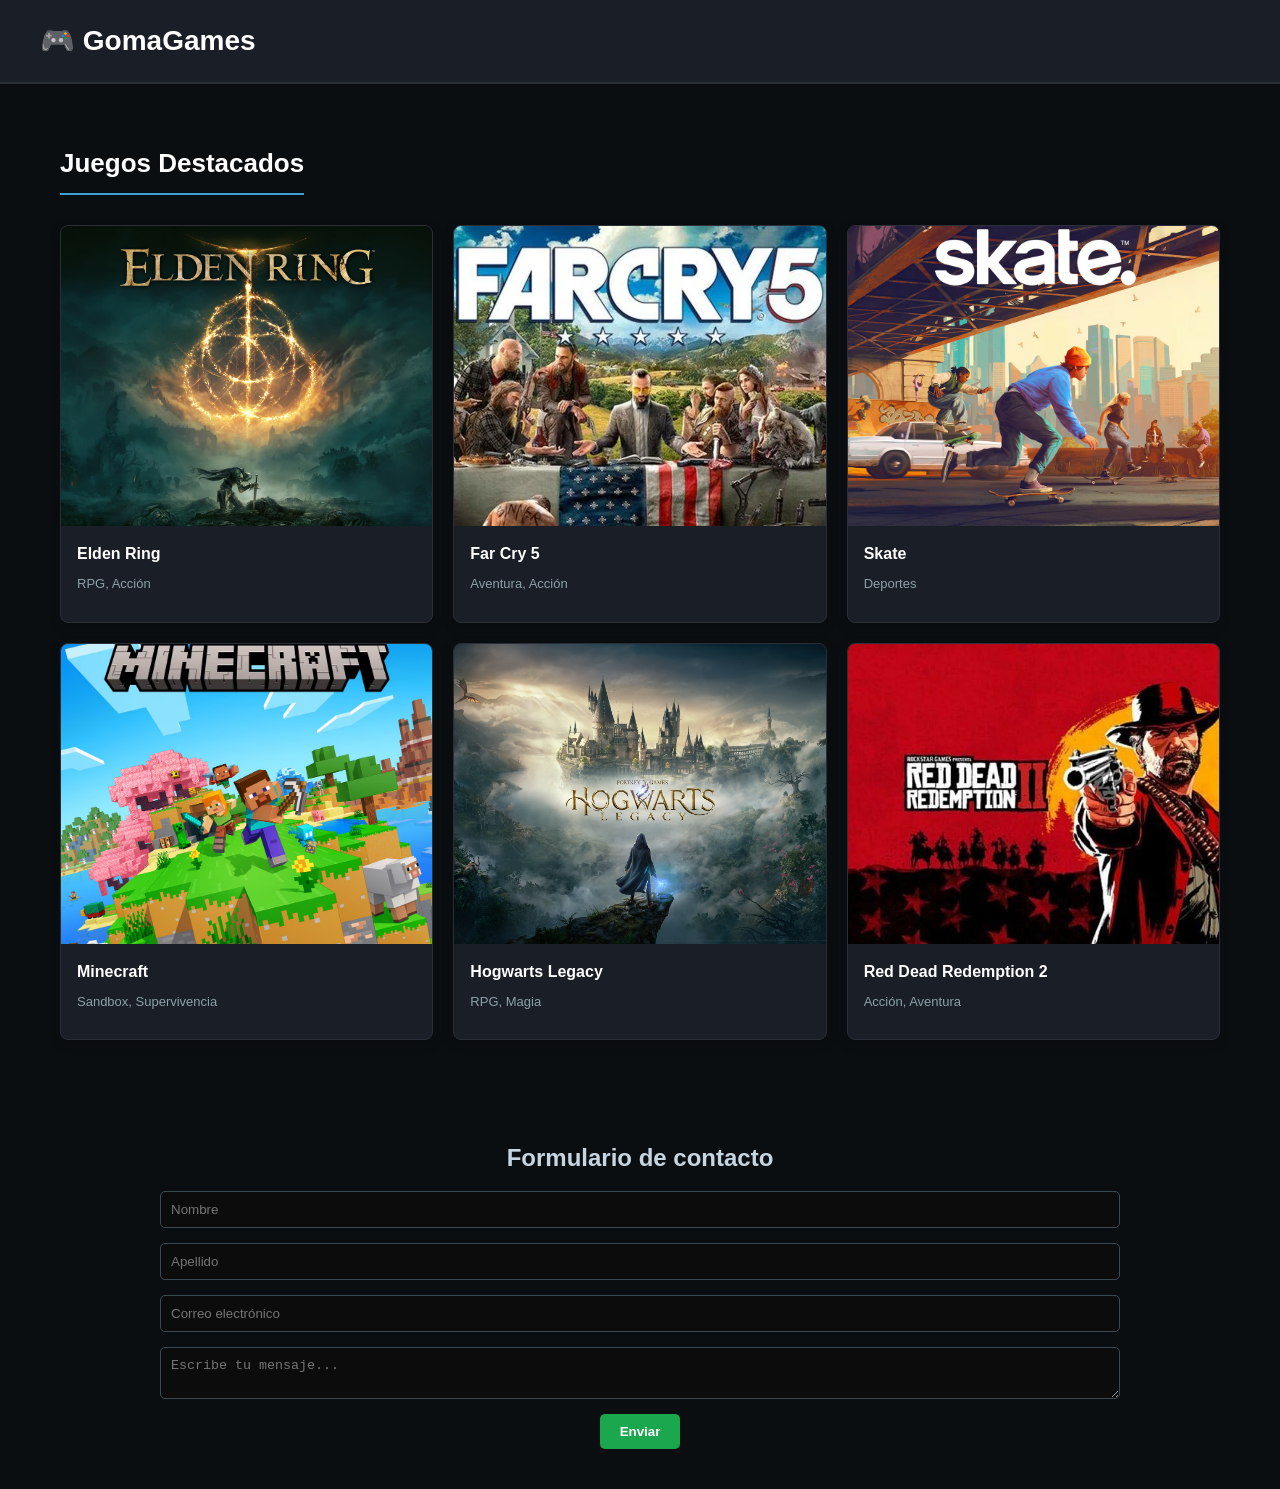
==== index.html @ 309d621f "1.0.1" ====
<!DOCTYPE html>
<html lang="es">
<head>
    <meta charset="UTF-8">
    <meta name="viewport" content="width=device-width, initial-scale=1.0">
    <title>GameStore - Tienda de Videojuegos</title>
    <link rel="stylesheet" href="style.css">
</head>
<body>
    <header>
        <h1>🎮 GomaGames</h1>
    </header>

    <div class="container">
        <h2>Juegos Destacados</h2>

        <div class="games-grid">
            <!-- Elden Ring -->
            <div class="game-card" onclick="abrirModal('elden')">
                <div class="imagen">
                    <img src="Elden-Ring.jpg" alt="Elden Ring">
                </div>
                <div class="info">
                    <h3>Elden Ring</h3>
                    <p>RPG, Acción</p>
                </div>
            </div>

            <!-- Far Cry 5 -->
            <div class="game-card" onclick="abrirModal('farcry5')">
                <div class="imagen">
                    <img src="far-cry-5.jpg" alt="Far Cry 5">
                </div>
                <div class="info">
                    <h3>Far Cry 5</h3>
                    <p>Aventura, Acción</p>
                </div>
            </div>

            <!-- Skate -->
            <div class="game-card" onclick="abrirModal('skate')">
                <div class="imagen">
                    <img src="skate.jpeg" alt="Skate">
                </div>
                <div class="info">
                    <h3>Skate</h3>
                    <p>Deportes</p>
                </div>
            </div>

            <!-- Minecraft -->
            <div class="game-card" onclick="abrirModal('minecraft')">
                <div class="imagen">
                    <img src="minecraft.jpg" alt="Minecraft">
                </div>
                <div class="info">
                    <h3>Minecraft</h3>
                    <p>Sandbox, Supervivencia</p>
                </div>
            </div>

            <!-- Hogwarts Legacy -->
            <div class="game-card" onclick="abrirModal('howard-legacy')">
                <div class="imagen">
                    <img src="howard-legacy,png.jpg" alt="Hogwarts Legacy">
                </div>
                <div class="info">
                    <h3>Hogwarts Legacy</h3>
                    <p>RPG, Magia</p>
                </div>
            </div>

            <!-- Red Dead Redemption 2 -->
            <div class="game-card" onclick="abrirModal('red-dead')">
                <div class="imagen">
                    <img src="red dead.jpg" alt="Red Dead Redemption 2">
                </div>
                <div class="info">
                    <h3>Red Dead Redemption 2</h3>
                    <p>Acción, Aventura</p>
                </div>
            </div>
        </div>
    </div>

    <!-- Modal Elden Ring -->
    <div id="modal-elden" class="modal">
        <div class="contenido-modal">
            <button class="cerrar" onclick="cerrarModal('elden')">X</button>
            
            <h2>Elden Ring</h2>
            
            <img src="Elden-Ring.jpg" alt="Elden Ring" class="imagen-modal">
            
            <div class="seccion">
                <h3>Información General</h3>
                <p><strong>Género:</strong> RPG, Acción</p>
                <p><strong>Desarrollador:</strong> FromSoftware</p>
                <p><strong>Plataformas:</strong> PlayStation 4/5, Xbox One/Series X|S, PC</p>
                <p><strong>Precio:</strong> $59.99</p>
            </div>
            
            <div class="seccion">
                <h3>Descripción</h3>
                <p>Elden Ring es un RPG de acción épico que combina el desafiante gameplay de FromSoftware con un mundo abierto expansivo. Diseñado en colaboración con George R. R. Martin, ofrece una experiencia única de exploración, combate y descubrimiento.</p>
            </div>
            
            <div class="seccion">
                <h3>Características</h3>
                <ul>
                    <li>🌍 Mundo abierto vasto</li>
                    <li>⚔️ Combate desafiante</li>
                    <li>🐴 Caballo para explorar</li>
                    <li>🎨 Historia de George R. R. Martin</li>
                    <li>👥 Multijugador</li>
                    <li>🔮 Sistema de magia</li>
                </ul>
            </div>
            
            <button class="boton-comprar">Comprar Ahora</button>
        </div>
    </div>


     <!-- Modal Far Cry 5 -->
    <div id="modal-farcry5" class="modal">
        <div class="contenido-modal">
            <button class="cerrar" onclick="cerrarModal('farcry5')">X</button>
            
            <h2>Far Cry 5</h2>
            
            <img src="Far-Cry-5.jpg" alt="Far Cry 5" class="imagen-modal">
            
            <div class="seccion">
                <h3>Información General</h3>
                <p><strong>Género:</strong> Acción, Aventura</p>
                <p><strong>Desarrollador:</strong> Ubisoft</p>
                <p><strong>Plataformas:</strong> PlayStation 4/5, Xbox One/Series X|S, PC</p>
                <p><strong>Precio:</strong> $49.99</p>
            </div>
            
            <div class="seccion">
                <h3>Descripción</h3>
                <p>Far Cry 5 es un juego de acción y aventura desarrollado por Ubisoft. Se desarrolla en el estado ficticio de Hope County, Montana, y presenta un entorno abierto con múltiples actividades y misiones.</p>
            </div>
            
            <div class="seccion">
                <h3>Características</h3>
                <ul>
                    <li>🌍 Mundo abierto vasto</li>
                    <li>⚔️ Combate desafiante</li>
                    <li>🚗 Vehículos para explorar</li>
                    <li>👥 Multijugador</li>
                    <li>🎯 Misiones variadas</li>
                </ul>
            </div>
            
            <button class="boton-comprar">Comprar Ahora</button>
        </div>
    </div>


     <!-- Modal Skate -->
    <div id="modal-skate" class="modal">
        <div class="contenido-modal">
            <button class="cerrar" onclick="cerrarModal('skate')">X</button>
            
            <h2>Skate</h2>
            
            <video src="skate.mp4" alt="Skate" class="imagen-modal" controls></video>
            
            <div class="seccion">
                <h3>Información General</h3>
                <p><strong>Género:</strong> Deportes</p>
                <p><strong>Desarrollador:</strong> EA Sports</p>
                <p><strong>Plataformas:</strong> PlayStation 4/5, Xbox One/Series X|S, PC</p>
                <p><strong>Precio:</strong> $69.99</p>
            </div>
            
            <div class="seccion">
                <h3>Descripción</h3>
                <p>Skate es un juego de skateboarding que ofrece una experiencia realista y emocionante. Permite a los jugadores crear sus propios trucos y competir en diferentes escenarios.</p>
            </div>
            
            <div class="seccion">
                <h3>Características</h3>
                <ul>
                    <li>🛹 Trucos personalizables</li>
                    <li>🌍 Escenarios variados</li>
                    <li>👥 Multijugador</li>
                    <li>🎯 Desafíos y misiones</li>
                </ul>
            </div>
            
            <button class="boton-comprar">Comprar Ahora</button>
        </div>
    </div>


     <!-- Modal Minecraft -->
    <div id="modal-minecraft" class="modal">
        <div class="contenido-modal">
            <button class="cerrar" onclick="cerrarModal('minecraft')">X</button>
            
            <h2>Minecraft</h2>
            
            <img src="Minecraft.jpg" alt="Minecraft" class="imagen-modal">
            
            <div class="seccion">
                <h3>Información General</h3>
                <p><strong>Género:</strong> Sandbox, Supervivencia</p>
                <p><strong>Desarrollador:</strong> Mojang Studios</p>
                <p><strong>Plataformas:</strong> PlayStation 4/5, Xbox One/Series X|S, PC</p>
                <p><strong>Precio:</strong> $26.99</p>
            </div>
            
            <div class="seccion">
                <h3>Descripción</h3>
                <p>Minecraft es un juego de construcción y supervivencia en el que los jugadores pueden crear y destruir diferentes tipos de bloques en un mundo tridimensional generado proceduralmente.</p>
            </div>
            
            <div class="seccion">
                <h3>Características</h3>
                <ul>
                    <li>🌍 Mundo abierto infinito</li>
                    <li>🔨 Construcción creativa</li>
                    <li>👥 Multijugador</li>
                    <li>🎯 Modos de juego variados</li>
                </ul>
            </div>
            
            <button class="boton-comprar">Comprar Ahora</button>
        </div>
    </div>

 
     <!-- Modal Hogwarts Legacy -->
    <div id="modal-howard-legacy" class="modal">
        <div class="contenido-modal">
            <button class="cerrar" onclick="cerrarModal('howard-legacy')">X</button>
            
            <h2>Hogwarts Legacy</h2>
            
            <img src="howard-legacy,png.jpg" alt="Hogwarts Legacy" class="imagen-modal">
            
            <div class="seccion">
                <h3>Información General</h3>
                <p><strong>Género:</strong> RPG, Magia</p>
                <p><strong>Desarrollador:</strong> Avalanche Software</p>
                <p><strong>Plataformas:</strong> PlayStation 4/5, Xbox One/Series X|S, PC</p>
                <p><strong>Precio:</strong> $54.99</p>
            </div>
            
            <div class="seccion">
                <h3>Descripción</h3>
                <p>Hogwarts Legacy es un juego de rol de acción que te lleva al misterioso mundo de Harry Potter. Crea tu propio mago y descubre secretos ocultos en la escuela de magia de Hogwarts.</p>
            </div>
            
            <div class="seccion">
                <h3>Características</h3>
                <ul>
                    <li>🌍 Mundo mágico expansivo</li>
                    <li>⚔️ Sistema de combate mágico</li>
                    <li>🐴 Castillo de Hogwarts para explorar</li>
                    <li>🎨 Historia inmersiva</li>
                    <li>👥 Experiencia single-player</li>
                    <li>🔮 Diversos hechizos y misterios</li>
                </ul>
            </div>
            
            <button class="boton-comprar">Comprar Ahora</button>
        </div>
    </div>


     <!-- Modal Red Dead Redemption 2 -->
    <div id="modal-red-dead" class="modal">
        <div class="contenido-modal">
            <button class="cerrar" onclick="cerrarModal('red-dead')">X</button>
            
            <h2>Red Dead Redemption 2</h2>
            
            <img src="red dead.jpg" alt="Red Dead Redemption 2" class="imagen-modal">
            
            <div class="seccion">
                <h3>Información General</h3>
                <p><strong>Género:</strong> Acción, Aventura</p>
                <p><strong>Desarrollador:</strong> Rockstar Games</p>
                <p><strong>Plataformas:</strong> PlayStation 4/5, Xbox One/Series X|S, PC</p>
                <p><strong>Precio:</strong> $39.99</p>
            </div>
            
            <div class="seccion">
                <h3>Descripción</h3>
                <p>Red Dead Redemption 2 es un juego de acción y aventura épico que combina el desafiante gameplay de Rockstar Games con un mundo abierto expansivo. Explora el salvaje oeste en una experiencia única.</p>
            </div>
            
            <div class="seccion">
                <h3>Características</h3>
                <ul>
                    <li>🌍 Mundo abierto vasto del Salvaje Oeste</li>
                    <li>⚔️ Combate dinámico</li>
                    <li>🐴 Caballo para explorar</li>
                    <li>🎨 Historia épica de venganza</li>
                    <li>👥 Multijugador</li>
                    <li>🔮 Misiones variadas y emocionantes</li>
                </ul>
            </div>
            
            <button class="boton-comprar">Comprar Ahora</button>
        </div>
    </div>
        <div class ="formulario">
<form class="contact-form" action="thx.html" method="POST">
             <h2 class="section-title">Formulario de contacto</h2>
            <input type="text" name="nombre" placeholder="Nombre" required minlength="2">
            <input type="text" name="apellido" placeholder="Apellido" required minlength="2">
            <input type="email" name="email" placeholder="Correo electrónico" required>
            <textarea name="mensaje" placeholder="Escribe tu mensaje..." required minlength="5"></textarea>
            <a href="gracias.html"><button type="button">Enviar</button></a>

        </form> 
        </div>
         
    <script src="main.js"></script>
</body>
</html>
---- style.css ----
* {
  margin: 0;
  padding: 0;
  box-sizing: border-box;
}

body {
  background-color: #0b0e11;
  color: #c7d5e0;
  font-family: Arial, sans-serif;
  line-height: 1.5;
}

header {
  background-color: #1a1e26;
  padding: 20px 40px;
  border-bottom: 2px solid #2a2e37;
}

header h1 {
  color: #fff;
  font-size: 28px;
}

.container {
  max-width: 1200px;
  margin: 0 auto;
  padding: 60px 20px;
}

.container h2 {
  color: #fff;
  margin-bottom: 30px;
  font-size: 26px;
  border-bottom: 2px solid #3aa0d3;
  padding-bottom: 10px;
  display: inline-block;
}

.games-grid {
  display: grid;
  grid-template-columns: repeat(auto-fill, minmax(280px, 1fr));
  gap: 20px;
}

.game-card {
  background-color: #1a1e26;
  border: 1px solid #2a2e37;
  border-radius: 8px;
  overflow: hidden;
  cursor: pointer;
  transition: all 0.3s;
  box-shadow: 0 4px 12px rgba(0, 0, 0, 0.2);
}

.game-card:hover {
  transform: translateY(-8px);
  border-color: #3aa0d3;
  box-shadow: 0 8px 24px rgba(58, 160, 211, 0.2);
}

.imagen {
  width: 100%;
  height: 300px;
  overflow: hidden;
  background-color: #0f1218;
}

.imagen img {
  width: 100%;
  height: 100%; 
  object-fit: cover;
  transition: transform 0.3s;
}

.game-card:hover .imagen img {
  transform: scale(1.05);
}

.info {
  padding: 16px;
  display: flex;
  flex-direction: column;
}

.info h3 {
  color: #fff;
  font-weight: 600;
  margin-bottom: 8px;
  font-size: 16px;
}

.info p {
  color: #8da0a9;
  font-size: 13px;
  margin-bottom: 12px;
  flex-grow: 1;
}

.boton {
  background-color: #3aa0d3;
  color: #fff;
  border: none;
  padding: 8px 14px;
  border-radius: 4px;
  cursor: pointer;
  font-size: 12px;
  font-weight: bold;
  transition: 0.2s;
}

.boton:hover {
  background-color: #2c7ba7;
}

.modal {
  display: none;
  position: fixed;
  z-index: 1000;
  left: 0;
  top: 0;
  width: 100%;
  height: 100%;
  background-color: rgba(0, 0, 0, 0.92);
  justify-content: center;
  align-items: center;
  padding: 20px;
}


.contenido-modal {
  background-color: #1a1e26;
  padding: 40px;
  border: 1px solid #2a2e37;
  border-radius: 10px;
  width: 100%;
  max-width: 900px;
  max-height: 90vh;
  overflow-y: auto;
  position: relative;
  display: flex;
  flex-direction: column;
  box-shadow: 0 20px 60px rgba(0, 0, 0, 0.5);
}



.cerrar {
  position: absolute;
  right: 20px;
  top: 20px;
  background: none;
  border: none;
  color: #c7d5e0;
  font-size: 32px;
  cursor: pointer;
  transition: 0.2s;
}

.cerrar:hover {
  color: #3aa0d3;
}

.contenido-modal h2 {
  color: #fff;
  font-size: 32px;
  margin-bottom: 20px;
}

.contenido-modal h3 {
  color: #3aa0d3;
  font-size: 18px;
  margin: 20px 0 12px 0;
}

.imagen-modal {
  width: 100%;
  height: auto;
  max-height: 350px;
  object-fit: cover;
  margin-bottom: 25px;
  border-radius: 8px;
  border: 1px solid #2a2e37;
}

.seccion {
  margin-bottom: 25px;
  padding-bottom: 20px;
  border-bottom: 1px solid #2a2e37;
}

.seccion:last-of-type {
  border: none;
  margin: 0;
  padding: 0;
}

.seccion p {
  margin-bottom: 12px;
  line-height: 1.7;
}

.seccion ul {
  list-style-position: inside;
  margin-left: 0;
}

.seccion ul li {
  margin-bottom: 10px;
  line-height: 1.7;
}

.boton-comprar {
  width: 100%;
  margin-top: 30px;
  padding: 14px 24px;
  background-color: #1db954;
  color: #fff;
  border: none;
  border-radius: 6px;
  font-size: 16px;
  font-weight: bold;
  cursor: pointer;
  transition: 0.2s;
}

.boton-comprar:hover {
  background-color: #1ed760;
}



.contact-form {
    display: flex;
    flex-direction: column;
    align-items: center;
    gap: 15px;
    margin-top: 40px;
}

.contact-form input,
.contact-form textarea {
    width: 80%;
    padding: 10px;
    border: 1px solid #3a4a54;
    border-radius: 5px;
    background: #0c0c0d;
    color: #fff;
}

.contact-form button {
    padding: 10px 20px;
    background: #1aa74e;
    border: none;
    border-radius: 5px;
    color: #fff;
    font-weight: bold;
    cursor: pointer;
}

.contact-form button:hover {
    background: #148f3d;
}

.formulario{
   margin: 40px ;
}
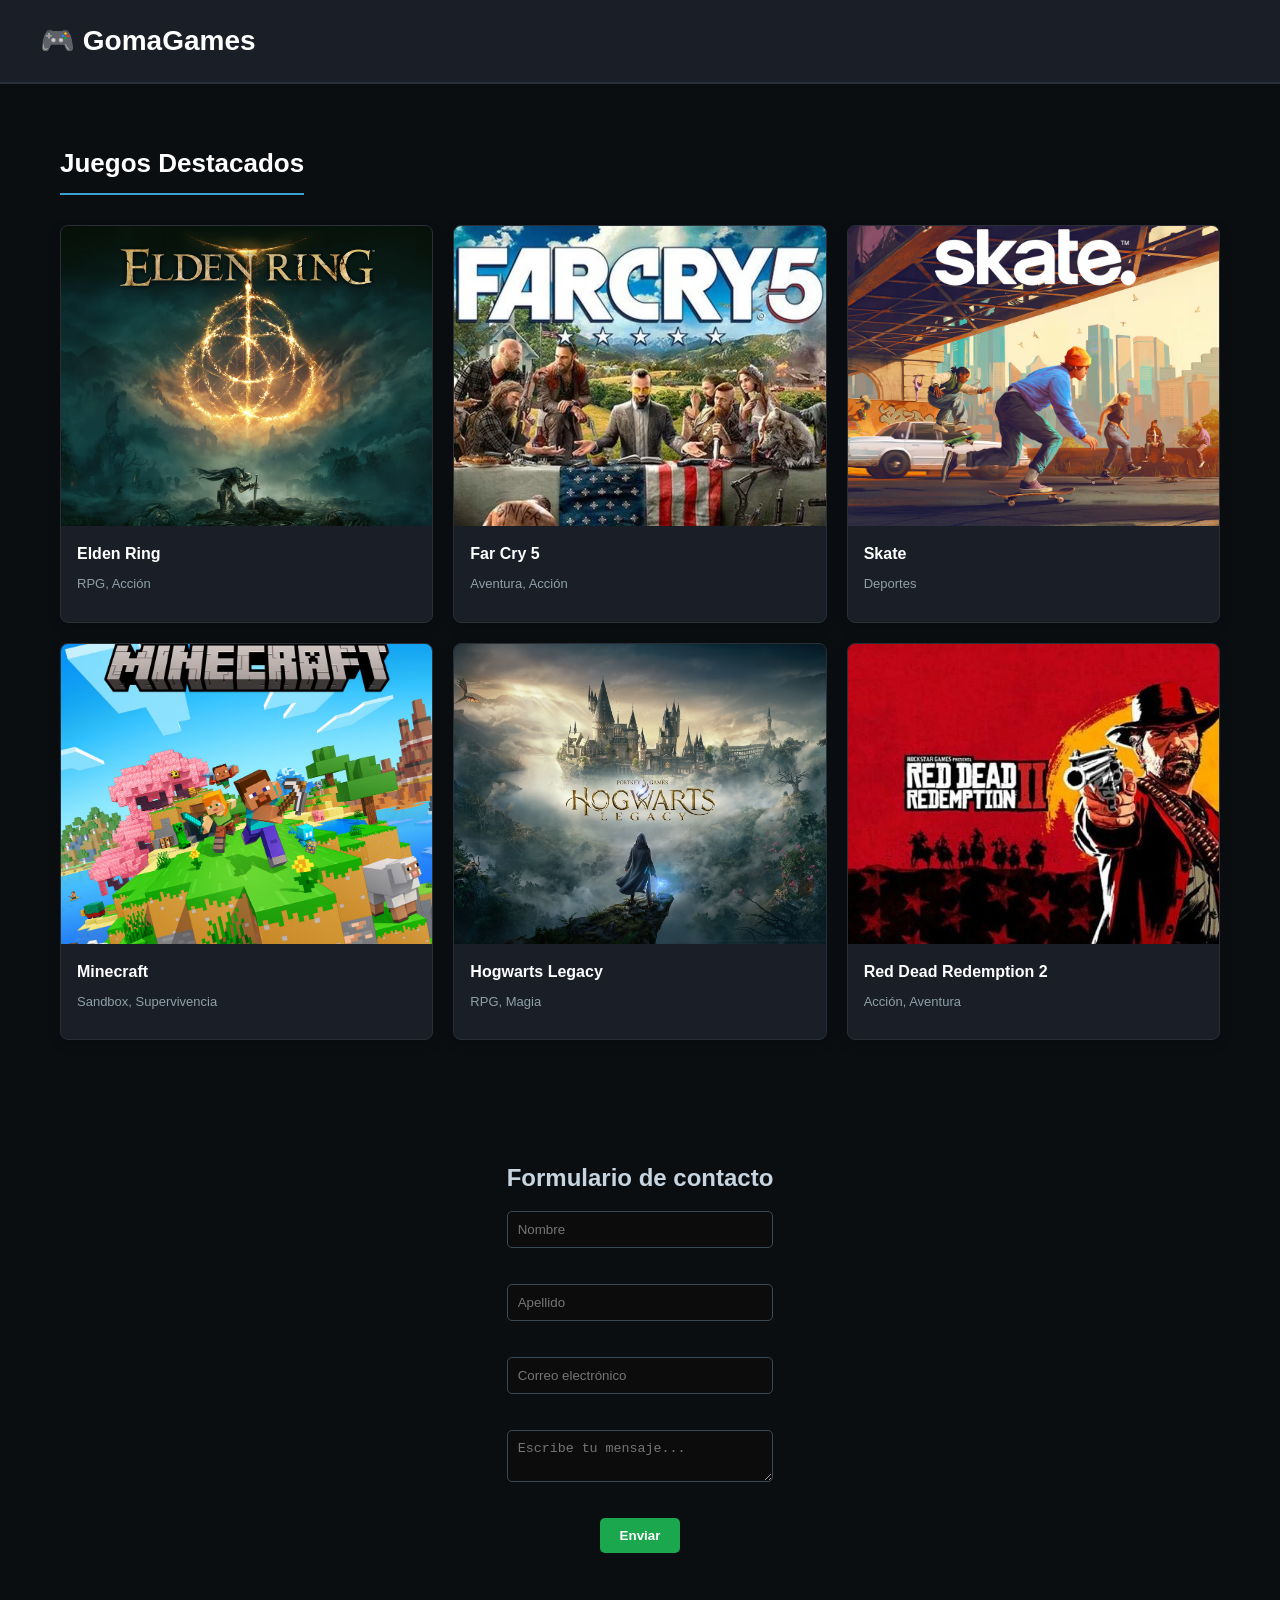
==== commit be16c36d: "1.0.2" ====
--- a/index.html
+++ b/index.html
@@ -90,7 +90,7 @@
             
             <h2>Elden Ring</h2>
             
-            <img src="Elden-Ring.jpg" alt="Elden Ring" class="imagen-modal">
+            <video src="eldenRing.mp4" alt="Elden Ring" class="imagen-modal" controls></video>
             
             <div class="seccion">
                 <h3>Información General</h3>
@@ -129,7 +129,7 @@
             
             <h2>Far Cry 5</h2>
             
-            <img src="Far-Cry-5.jpg" alt="Far Cry 5" class="imagen-modal">
+            <video src="farCry5.mp4" alt="Far Cry 5" class="imagen-modal" controls></video>
             
             <div class="seccion">
                 <h3>Información General</h3>
@@ -204,7 +204,7 @@
             
             <h2>Minecraft</h2>
             
-            <img src="Minecraft.jpg" alt="Minecraft" class="imagen-modal">
+            <video src="minecraft.mp4" alt="Minecraft" class="imagen-modal" controls></video>
             
             <div class="seccion">
                 <h3>Información General</h3>
@@ -241,7 +241,7 @@
             
             <h2>Hogwarts Legacy</h2>
             
-            <img src="howard-legacy,png.jpg" alt="Hogwarts Legacy" class="imagen-modal">
+            <video src="hogwartsLegacy.mp4" alt="Hogwarts Legacy" class="imagen-modal" controls></video>
             
             <div class="seccion">
                 <h3>Información General</h3>
@@ -280,7 +280,7 @@
             
             <h2>Red Dead Redemption 2</h2>
             
-            <img src="red dead.jpg" alt="Red Dead Redemption 2" class="imagen-modal">
+            <video src="redDeadRedemption2.mp4" alt="Red Dead Redemption 2" class="imagen-modal" controls></video>
             
             <div class="seccion">
                 <h3>Información General</h3>
@@ -310,18 +310,34 @@
             <button class="boton-comprar">Comprar Ahora</button>
         </div>
     </div>
-        <div class ="formulario">
-<form class="contact-form" action="thx.html" method="POST">
-             <h2 class="section-title">Formulario de contacto</h2>
-            <input type="text" name="nombre" placeholder="Nombre" required minlength="2">
-            <input type="text" name="apellido" placeholder="Apellido" required minlength="2">
-            <input type="email" name="email" placeholder="Correo electrónico" required>
-            <textarea name="mensaje" placeholder="Escribe tu mensaje..." required minlength="5"></textarea>
-            <a href="gracias.html"><button type="button">Enviar</button></a>
-
-        </form> 
-        </div>
-         
+        <div class="formulario">
+            <form id="formularioContacto" class="contact-form">
+                <h2 class="section-title">Formulario de contacto</h2>
+                
+                <div>
+                    <input type="text" name="nombre" placeholder="Nombre" required minlength="2">
+                    <div id="errorNombre" class="error-message"></div>
+                </div>
+                
+                <div>
+                    <input type="text" name="apellido" placeholder="Apellido" required minlength="2">
+                    <div id="errorApellido" class="error-message"></div>
+                </div>
+                
+                <div>
+                    <input type="email" name="email" placeholder="Correo electrónico" required>
+                    <div id="errorEmail" class="error-message"></div>
+                </div>
+                
+                <div>
+                    <textarea name="mensaje" placeholder="Escribe tu mensaje..." required minlength="5"></textarea>
+                    <div id="errorMensaje" class="error-message"></div>
+                </div>
+                
+                <button type="submit">Enviar</button>
+            </form>
+        </div>
+    <script src="retricciones.js"></script>
     <script src="main.js"></script>
 </body>
 </html>
--- a/style.css
+++ b/style.css
@@ -140,7 +140,7 @@
   position: relative;
   display: flex;
   flex-direction: column;
-  box-shadow: 0 20px 60px rgba(0, 0, 0, 0.5);
+ 
 }
 
 
@@ -235,12 +235,11 @@
     flex-direction: column;
     align-items: center;
     gap: 15px;
-    margin-top: 40px;
 }
 
 .contact-form input,
 .contact-form textarea {
-    width: 80%;
+    width: 100%;
     padding: 10px;
     border: 1px solid #3a4a54;
     border-radius: 5px;
@@ -263,5 +262,48 @@
 }
 
 .formulario{
-   margin: 40px ;
-}
+   margin: 60px auto;
+   display: flex;
+   justify-content: center;
+}
+
+/* Estilos para validación del formulario */
+.contact-form > div {
+    width: 100%;
+    display: flex;
+    flex-direction: column;
+    gap: 5px;
+}
+
+.contact-form input,
+.contact-form textarea {
+    transition: border-color 0.3s;
+}
+
+.contact-form input.invalid,
+.contact-form textarea.invalid {
+    border-color: #ff6b6b !important;
+    background-color: rgba(255, 107, 107, 0.1);
+}
+
+.error-message {
+    color: #ff6b6b;
+    font-size: 12px;
+    min-height: 16px;
+}
+
+.success-message {
+    width: 80%;
+    padding: 15px;
+    background-color: rgba(29, 185, 84, 0.2);
+    border: 1px solid #1db954;
+    color: #1db954;
+    border-radius: 5px;
+    text-align: center;
+    margin-bottom: 20px;
+    display: none;
+}
+
+.success-message.visible {
+    display: block;
+}
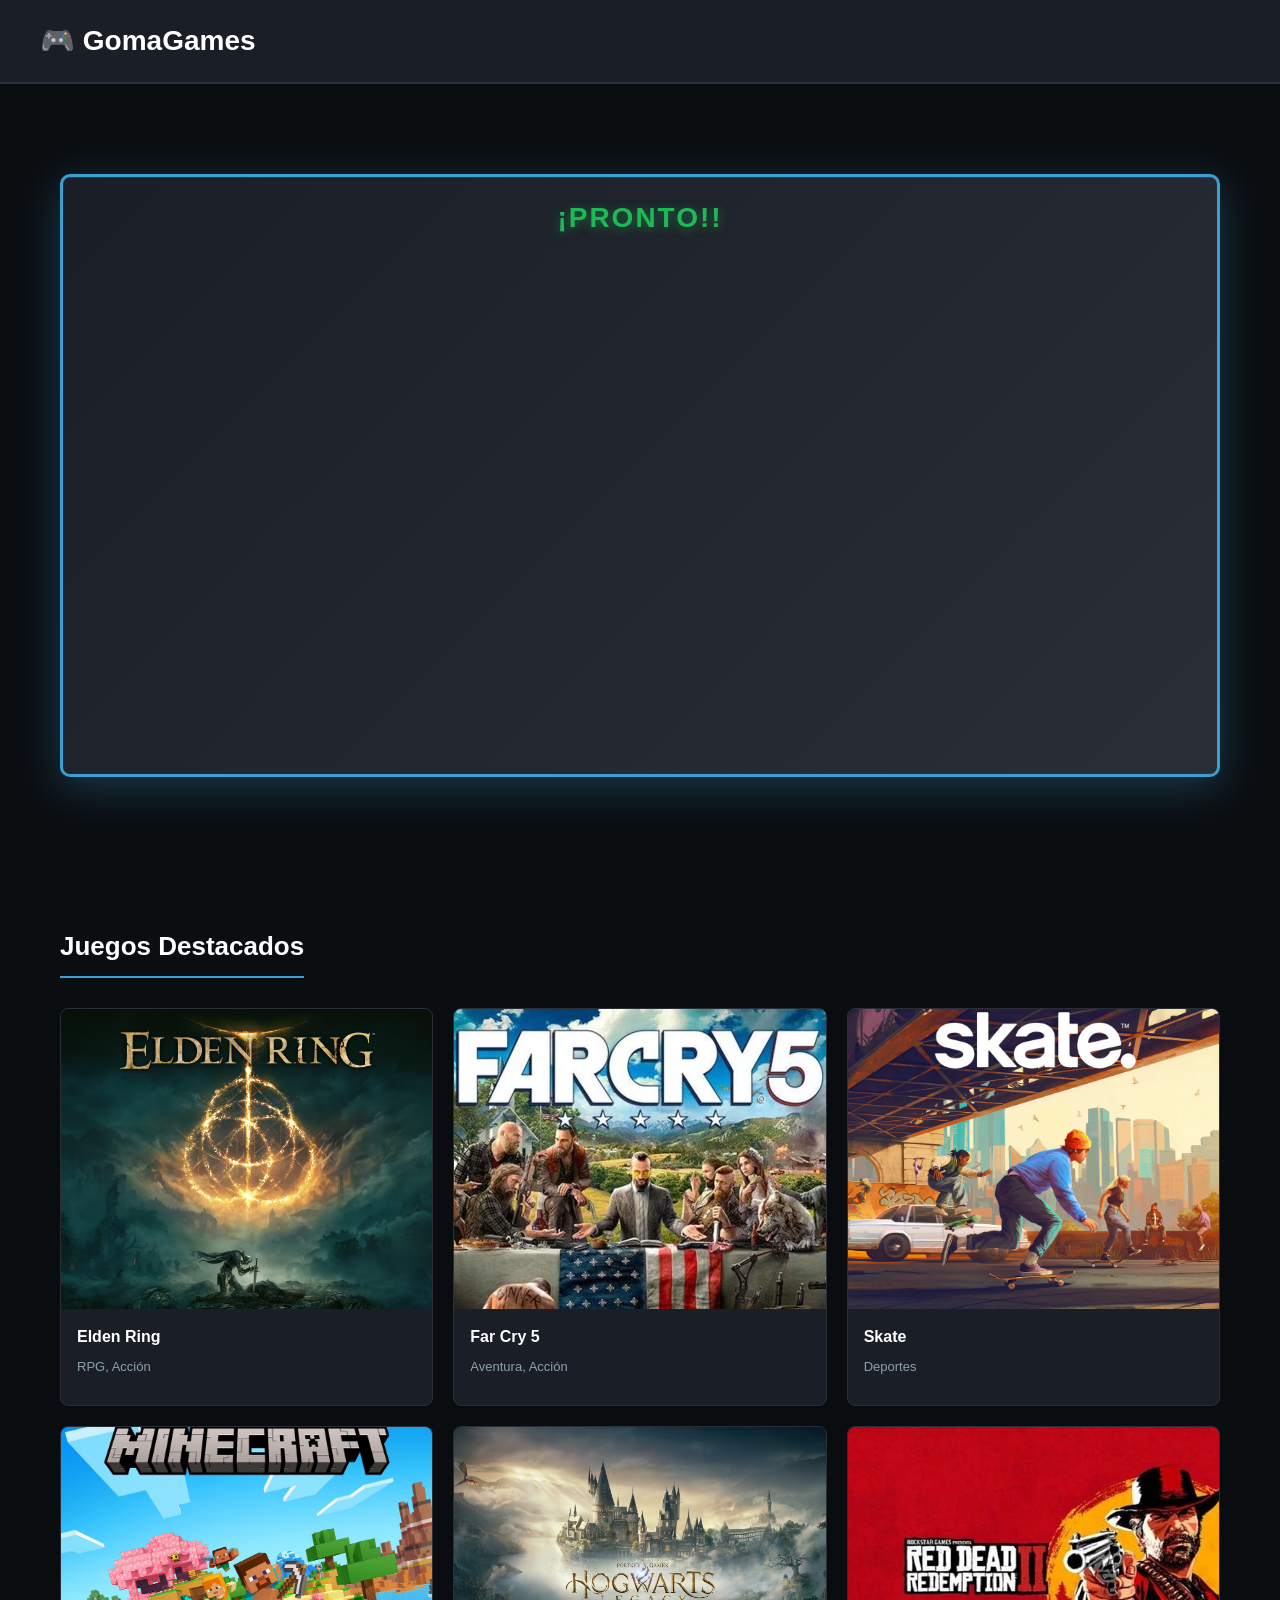
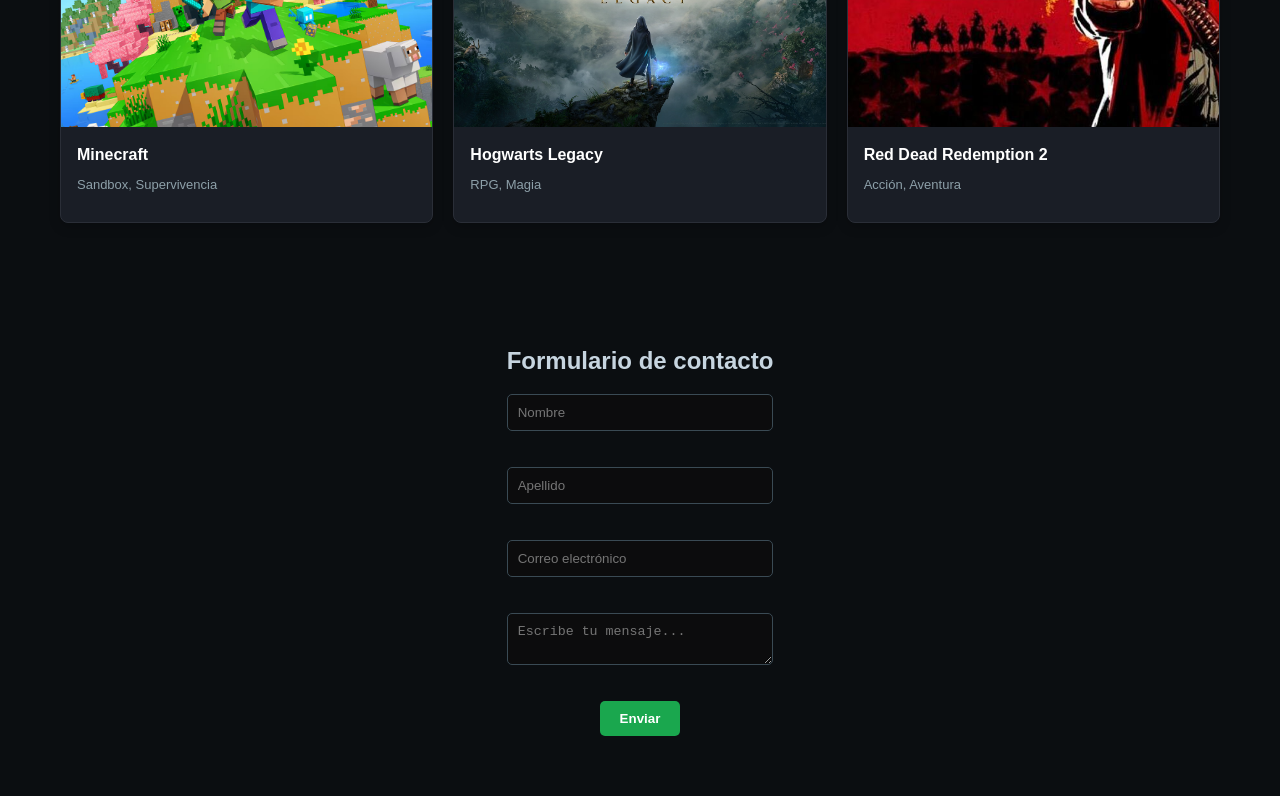
==== commit 1041d9fd: "1.0.5" ====
--- a/index.html
+++ b/index.html
@@ -11,6 +11,17 @@
         <h1>🎮 GomaGames</h1>
     </header>
 
+
+    <!-- Video de YouTube -->
+    <div class="container">
+        <div class="video-destacado">
+            <p class="proximamente">¡PRONTO!!</p>
+           <iframe width="100%" height="500" src="https://www.youtube.com/embed/7eEGYdPB_AE?si=TMD6lleBwi1JFivD" title="YouTube video player" frameborder="0" allow="accelerometer; autoplay; clipboard-write; encrypted-media; gyroscope; picture-in-picture; web-share" referrerpolicy="strict-origin-when-cross-origin" allowfullscreen></iframe>
+        </div>
+    </div>
+
+
+
     <div class="container">
         <h2>Juegos Destacados</h2>
 
@@ -310,6 +321,9 @@
             <button class="boton-comprar">Comprar Ahora</button>
         </div>
     </div>
+
+    
+
         <div class="formulario">
             <form id="formularioContacto" class="contact-form">
                 <h2 class="section-title">Formulario de contacto</h2>
--- a/style.css
+++ b/style.css
@@ -307,3 +307,26 @@
 .success-message.visible {
     display: block;
 }
+
+/* Estilos para el video destacado */
+.video-destacado {
+    display: flex;
+    flex-direction: column;
+    justify-content: center;
+    align-items: center;
+    background: linear-gradient(135deg, #1a1e26 0%, #2a2e37 100%);
+    border: 3px solid #3aa0d3;
+    border-radius: 10px;
+    padding: 20px;
+    margin: 30px 0;
+    box-shadow: 0 10px 40px rgba(58, 160, 211, 0.3), inset 0 1px 0 rgba(255, 255, 255, 0.1);
+}
+
+.proximamente {
+    font-size: 28px;
+    font-weight: bold;
+    color: #1db954;
+    margin-bottom: 15px;
+    text-shadow: 0 2px 10px rgba(29, 185, 84, 0.5);
+    letter-spacing: 2px;
+}
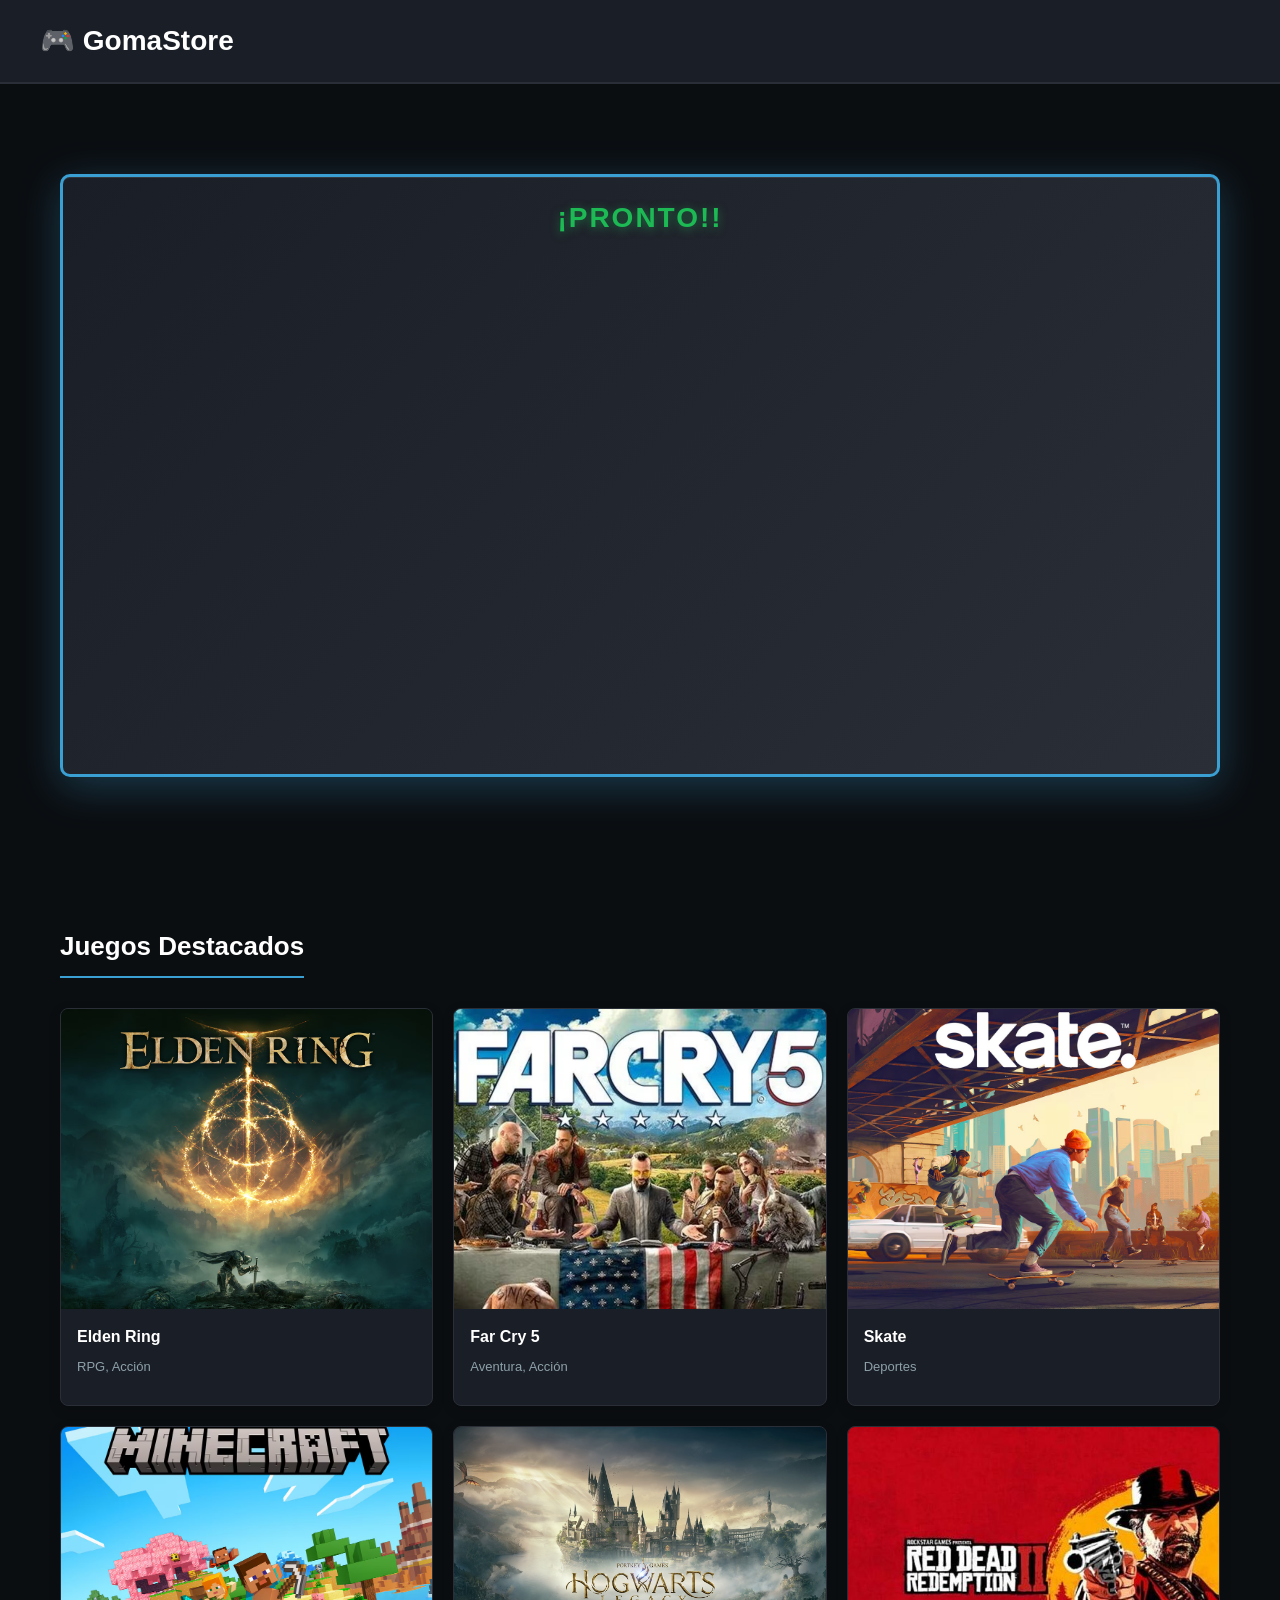
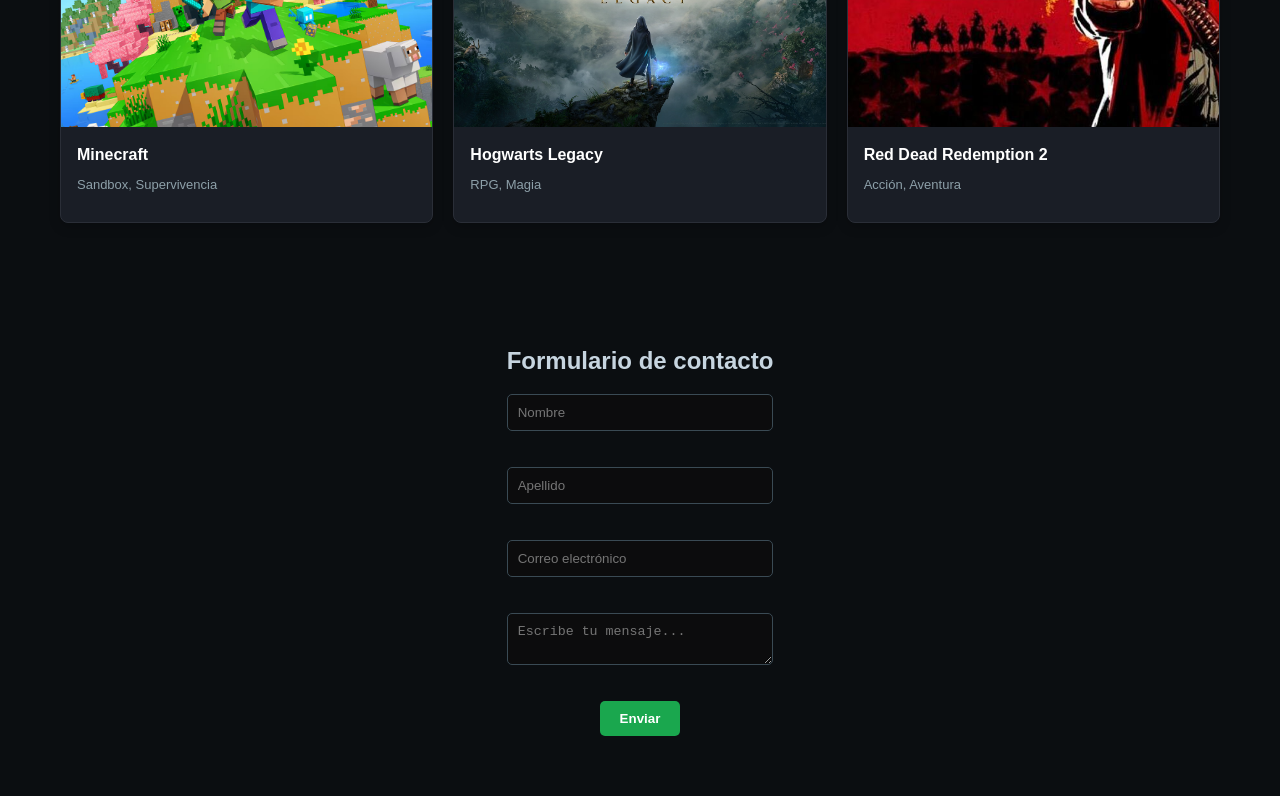
==== commit 4546a235: "1.0.6" ====
--- a/index.html
+++ b/index.html
@@ -8,7 +8,7 @@
 </head>
 <body>
     <header>
-        <h1>🎮 GomaGames</h1>
+        <h1>🎮 GomaStore</h1>
     </header>
 
 
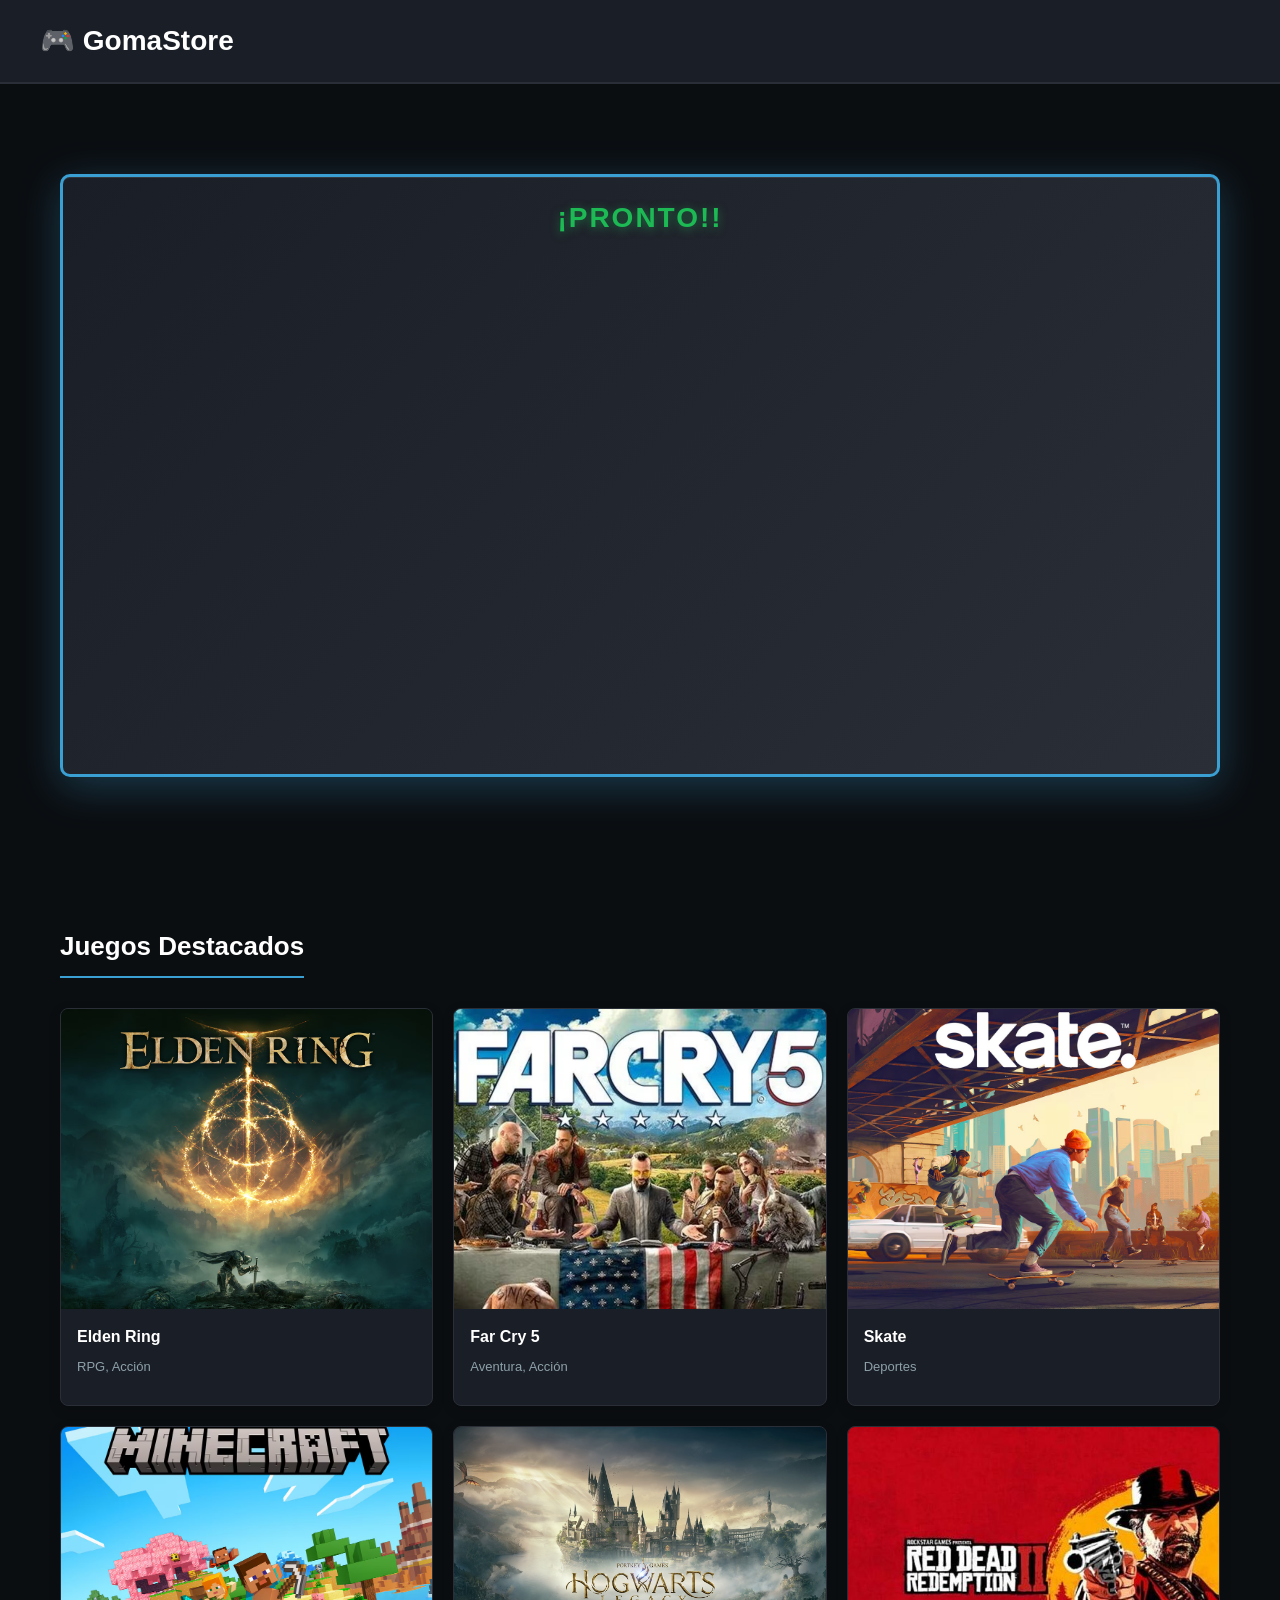
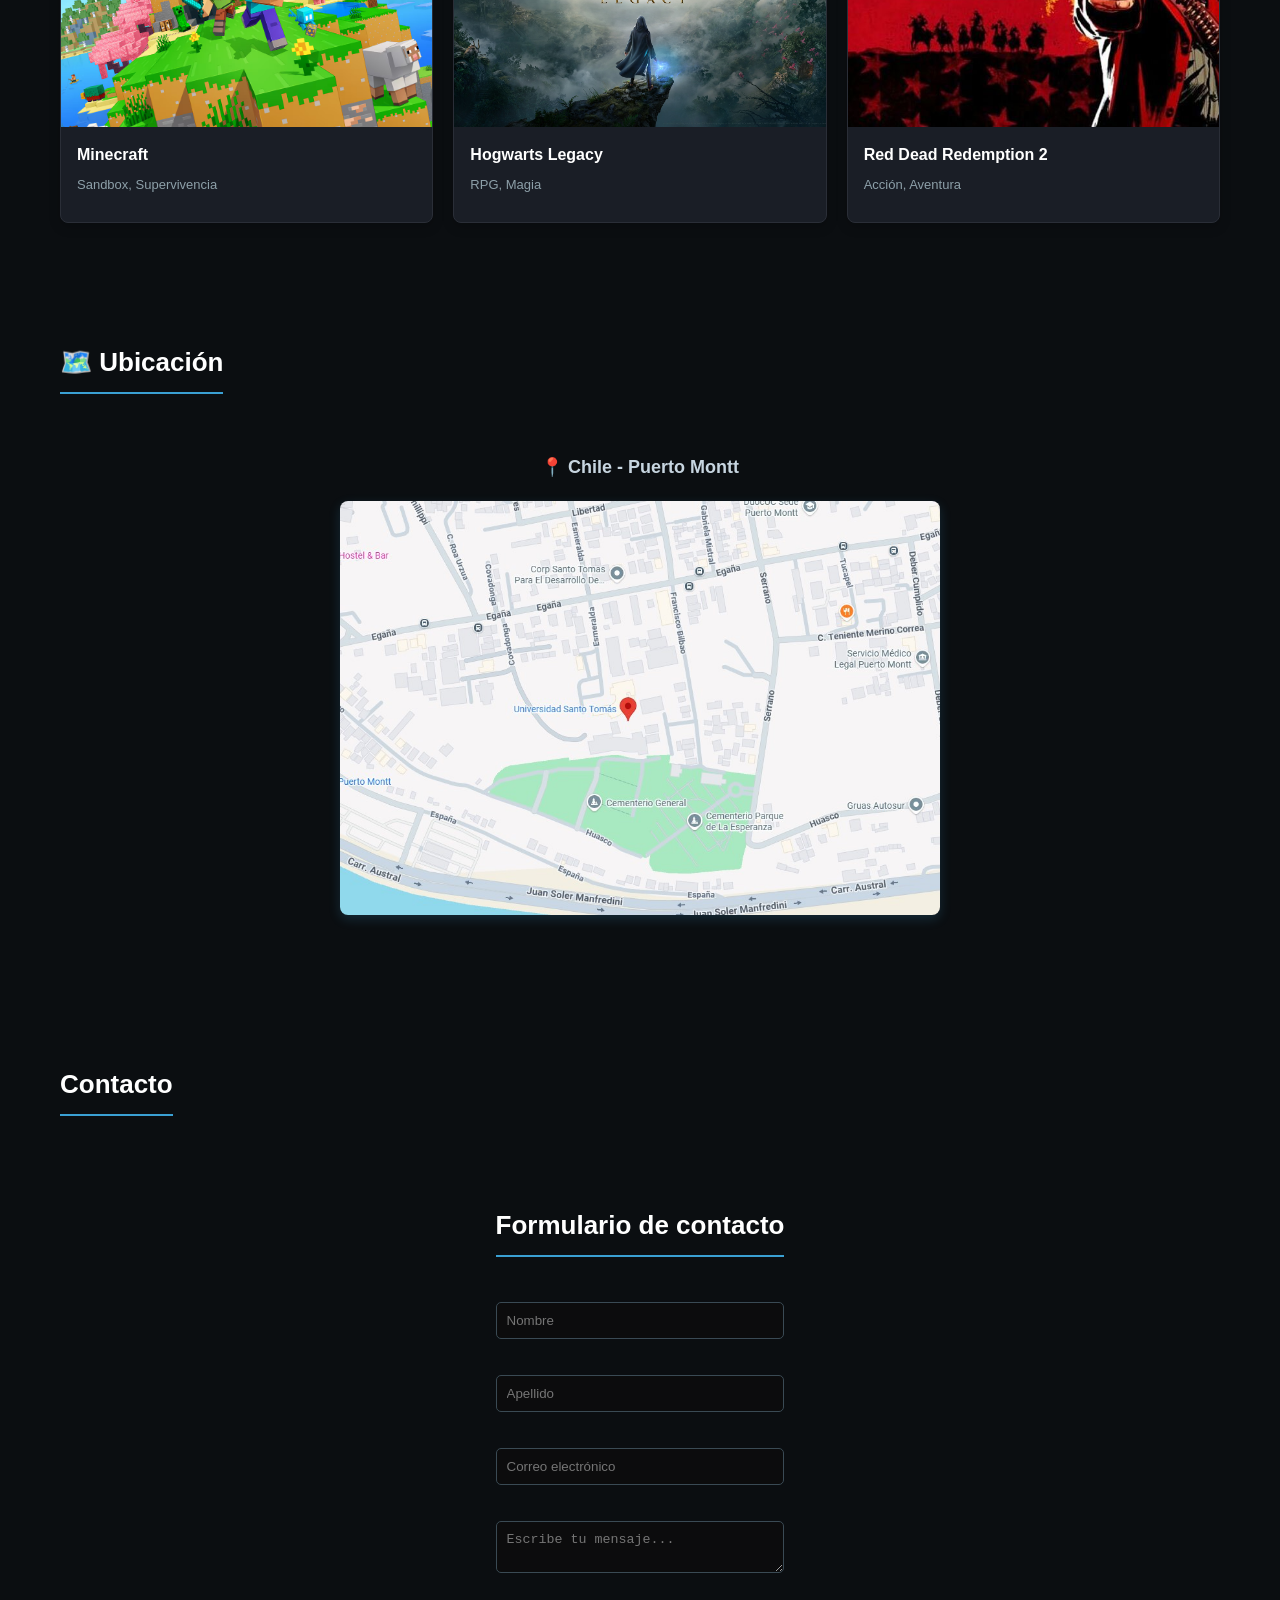
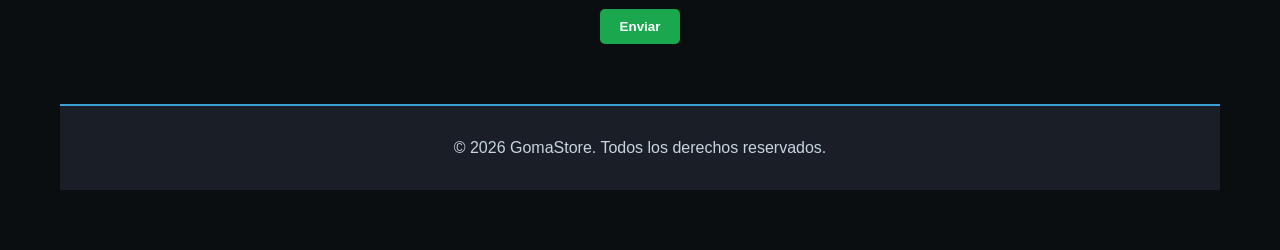
==== commit be89d6f5: "1.0.8" ====
--- a/index.html
+++ b/index.html
@@ -322,8 +322,18 @@
         </div>
     </div>
 
-    
-
+    <!-- Sección de Ubicación -->
+    <div class="container">
+        <h2 id="ubicacion">🗺️ Ubicación</h2>
+        <div class="ubicacion-contenedor">
+            <p class="ubicacion-texto">📍 Chile - Puerto Montt</p>
+            <img src="capturamap.jpg" alt="Mapa de ubicación" class="mapa-juegos">
+        </div>
+    </div>
+
+    <!-- Sección de Contacto -->
+    <div class="container">
+        <h2 id="contacto">Contacto</h2>
         <div class="formulario">
             <form id="formularioContacto" class="contact-form">
                 <h2 class="section-title">Formulario de contacto</h2>
@@ -351,6 +361,13 @@
                 <button type="submit">Enviar</button>
             </form>
         </div>
+
+        <footer>
+            <div class="footer-bottom">
+                <p>&copy; 2026 GomaStore. Todos los derechos reservados.</p>
+            </div>
+        </footer>
+
     <script src="retricciones.js"></script>
     <script src="main.js"></script>
 </body>
--- a/style.css
+++ b/style.css
@@ -9,6 +9,8 @@
   color: #c7d5e0;
   font-family: Arial, sans-serif;
   line-height: 1.5;
+  flex-direction: column;
+  min-height: 100vh;
 }
 
 header {
@@ -330,3 +332,39 @@
     text-shadow: 0 2px 10px rgba(29, 185, 84, 0.5);
     letter-spacing: 2px;
 }
+
+.ubicacion-contenedor {
+    display: flex;
+    flex-direction: column;
+    align-items: center;
+    justify-content: center;
+    gap: 20px;
+    margin: 30px auto;
+    text-align: center;
+}
+
+.ubicacion-texto {
+    color: #c7d5e0;
+    font-size: 18px;
+    font-weight: 600;
+    margin: 0;
+}
+
+.mapa-juegos {
+    display: block;
+    margin: 0 auto;
+    width: 100%;
+    max-width: 600px;
+    height: auto;
+    border-radius: 8px;
+    box-shadow: 0 4px 12px rgba(58, 160, 211, 0.2);
+}
+
+footer {
+    background-color: #1a1e26;
+    border-top: 2px solid #3aa0d3;
+    padding: 30px 10px;
+    margin-top: auto;
+    text-align: center;
+}
+
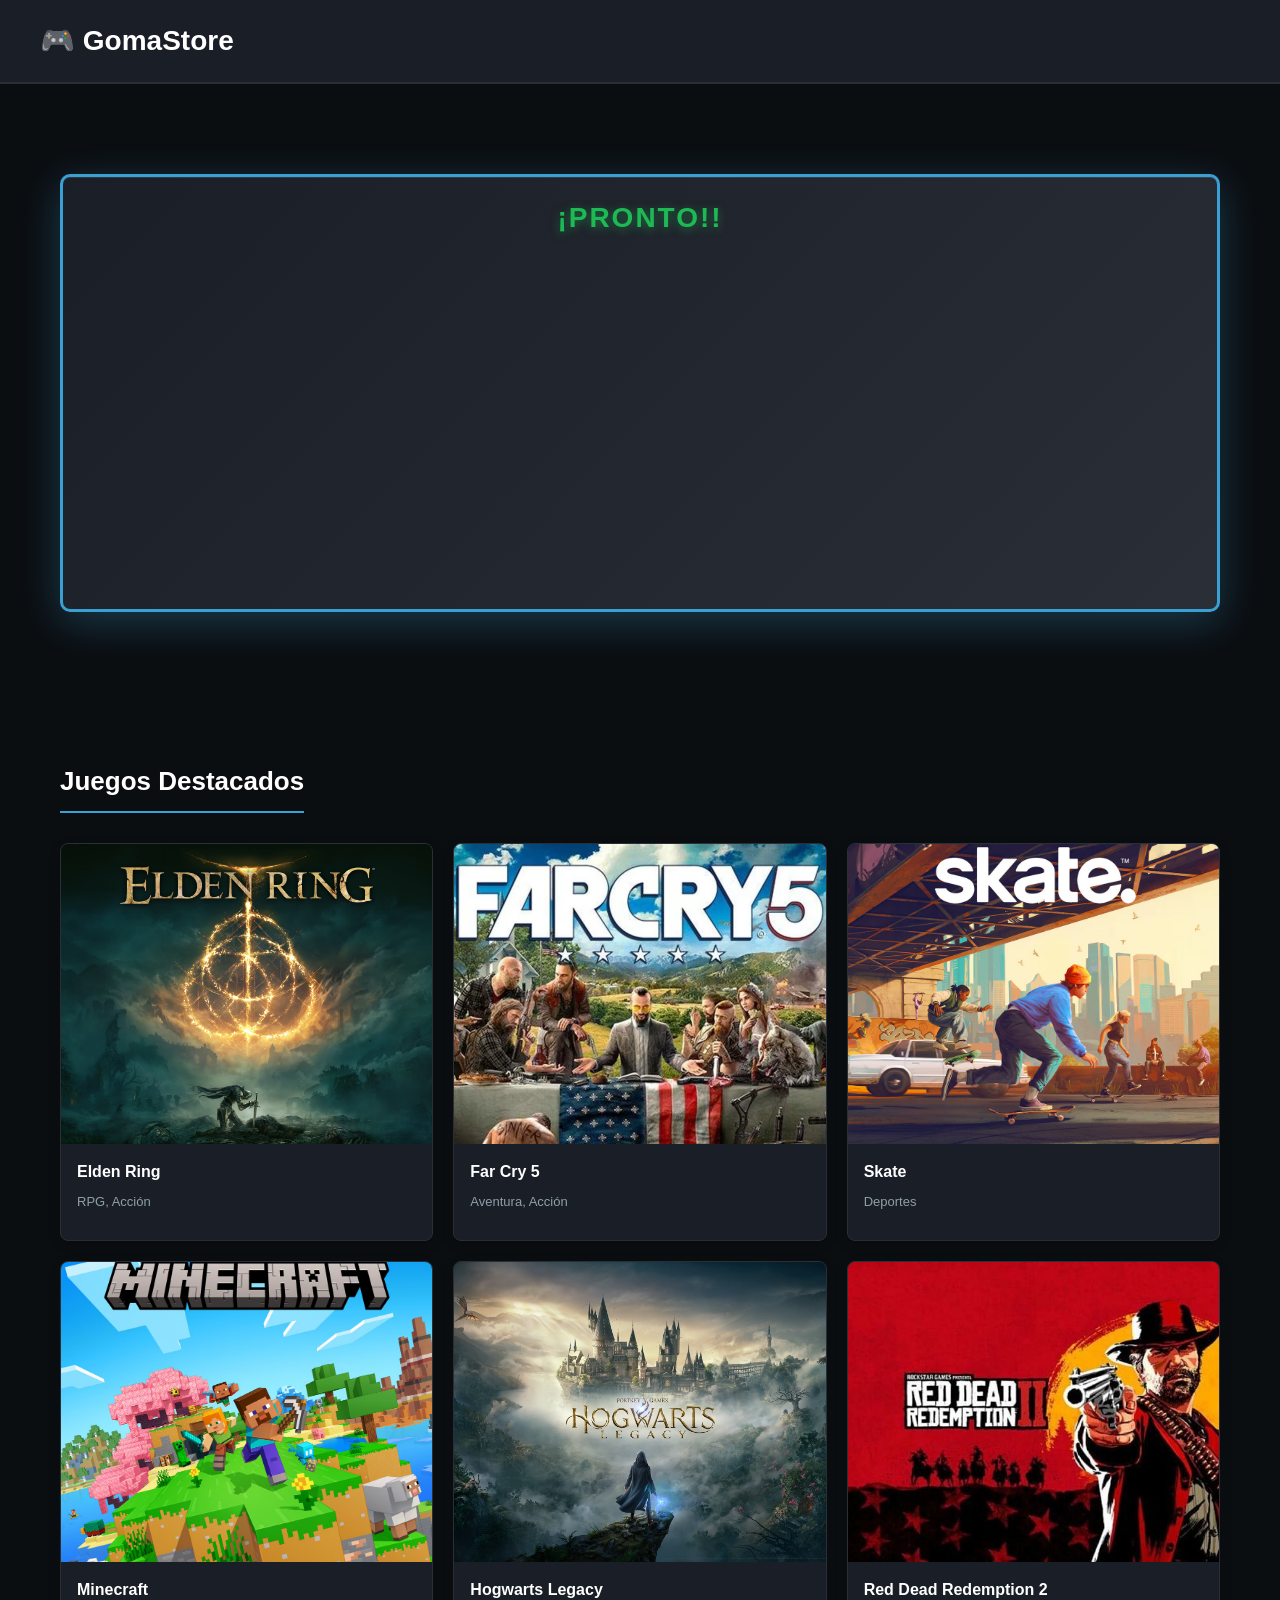
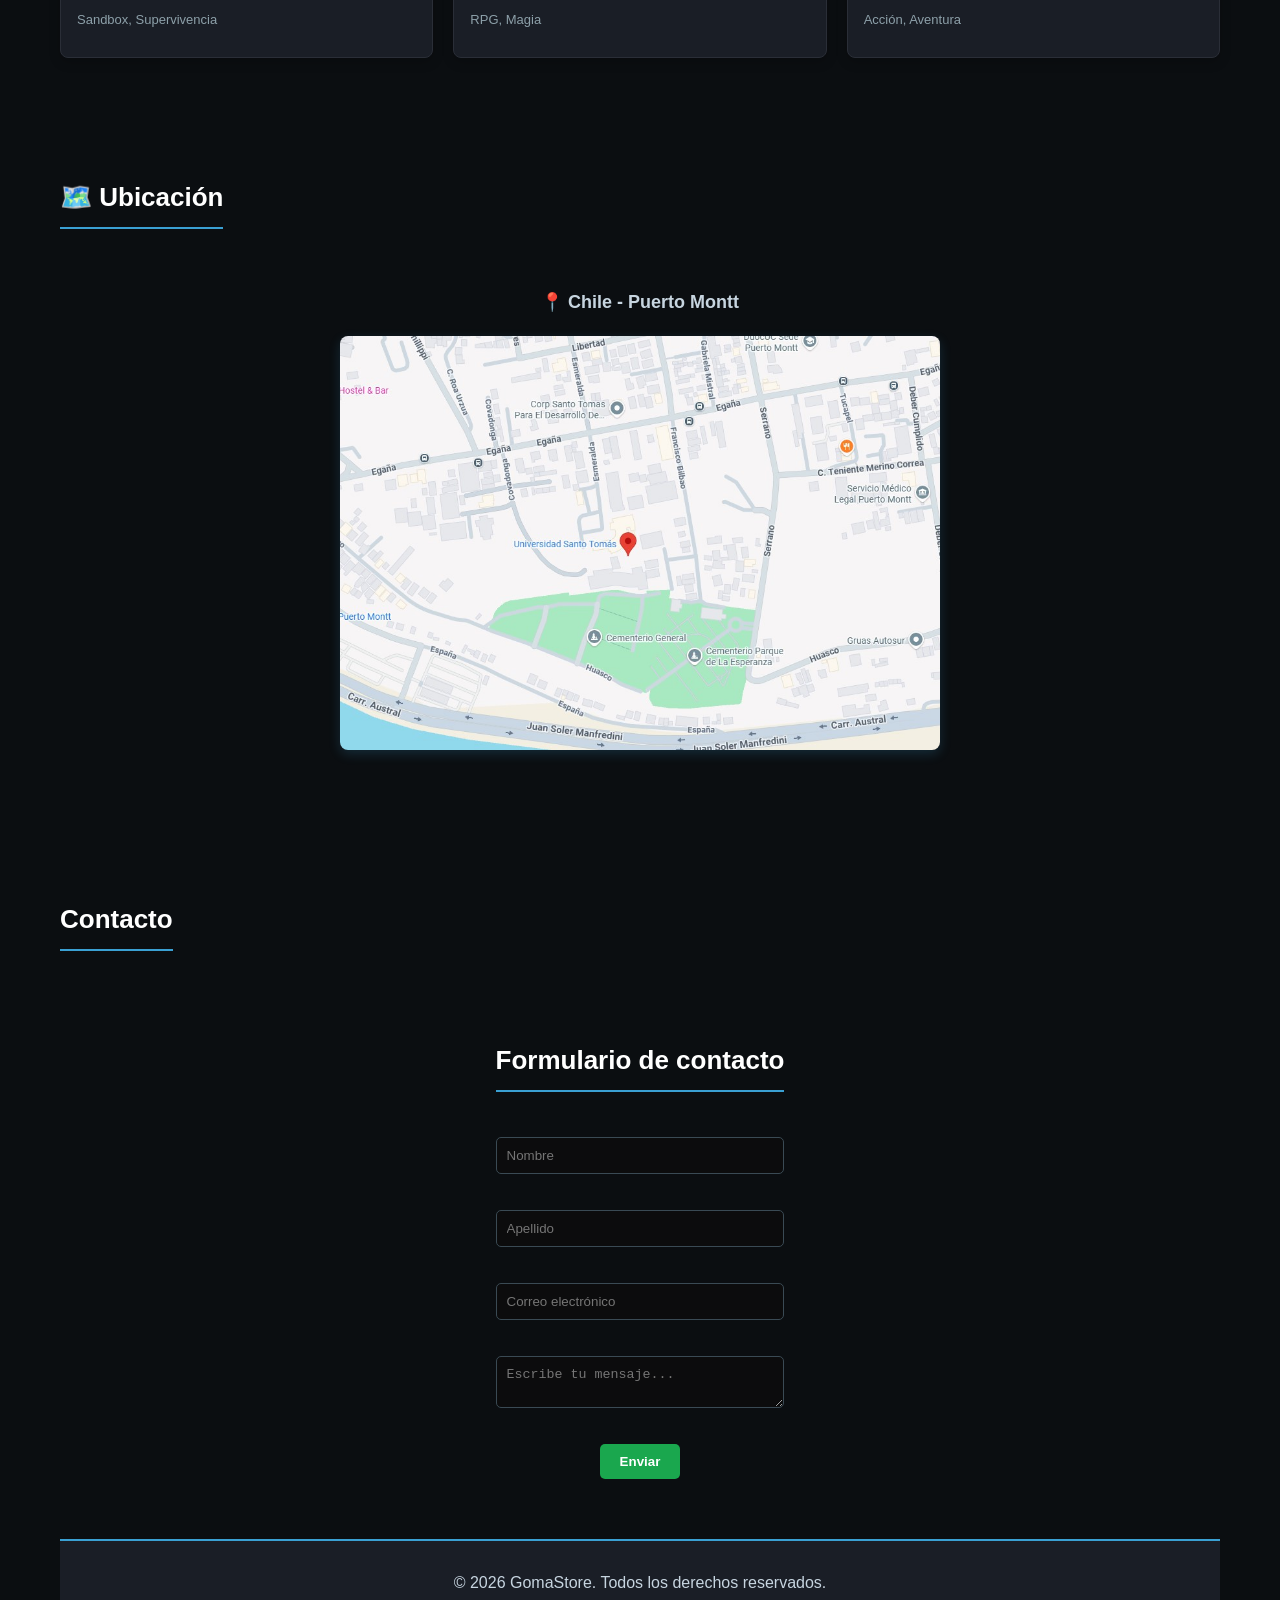
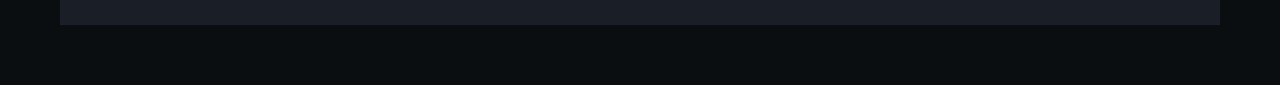
==== commit 81f10f2c: "1.1.1" ====
--- a/index.html
+++ b/index.html
@@ -16,7 +16,11 @@
     <div class="container">
         <div class="video-destacado">
             <p class="proximamente">¡PRONTO!!</p>
-           <iframe width="100%" height="500" src="https://www.youtube.com/embed/7eEGYdPB_AE?si=TMD6lleBwi1JFivD" title="YouTube video player" frameborder="0" allow="accelerometer; autoplay; clipboard-write; encrypted-media; gyroscope; picture-in-picture; web-share" referrerpolicy="strict-origin-when-cross-origin" allowfullscreen></iframe>
+            <div>
+               <iframe width="100%" height="315" src="https://www.youtube.com/embed/7eEGYdPB_AE?si=TMD6lleBwi1JFivD" title="YouTube video player" frameborder="0" allow="accelerometer; autoplay; clipboard-write; encrypted-media; gyroscope; picture-in-picture; web-share" referrerpolicy="strict-origin-when-cross-origin" allowfullscreen></iframe>
+               <iframe width="100%" height="315" src="https://www.youtube.com/embed/xJ0Ue_xjcD4?si=Nht2JIGFxnzq8EaT" title="YouTube video player" frameborder="0" allow="accelerometer; autoplay; clipboard-write; encrypted-media; gyroscope; picture-in-picture; web-share" referrerpolicy="strict-origin-when-cross-origin" allowfullscreen></iframe>
+               <iframe width="100%" height="315" src="https://www.youtube.com/embed/OPfLBHLIsaI?si=eALG5aXVHBZEUQL8" title="YouTube video player" frameborder="0" allow="accelerometer; autoplay; clipboard-write; encrypted-media; gyroscope; picture-in-picture; web-share" referrerpolicy="strict-origin-when-cross-origin" allowfullscreen></iframe>
+            </div>
         </div>
     </div>
 
--- a/style.css
+++ b/style.css
@@ -324,6 +324,21 @@
     box-shadow: 0 10px 40px rgba(58, 160, 211, 0.3), inset 0 1px 0 rgba(255, 255, 255, 0.1);
 }
 
+.video-destacado iframe {
+    flex: 1;
+    min-width: 300px;
+    margin: 10px 5px;
+}
+
+.video-destacado > div {
+    display: flex;
+    flex-direction: row;
+    flex-wrap: wrap;
+    justify-content: center;
+    gap: 10px;
+    width: 100%;
+}
+
 .proximamente {
     font-size: 28px;
     font-weight: bold;
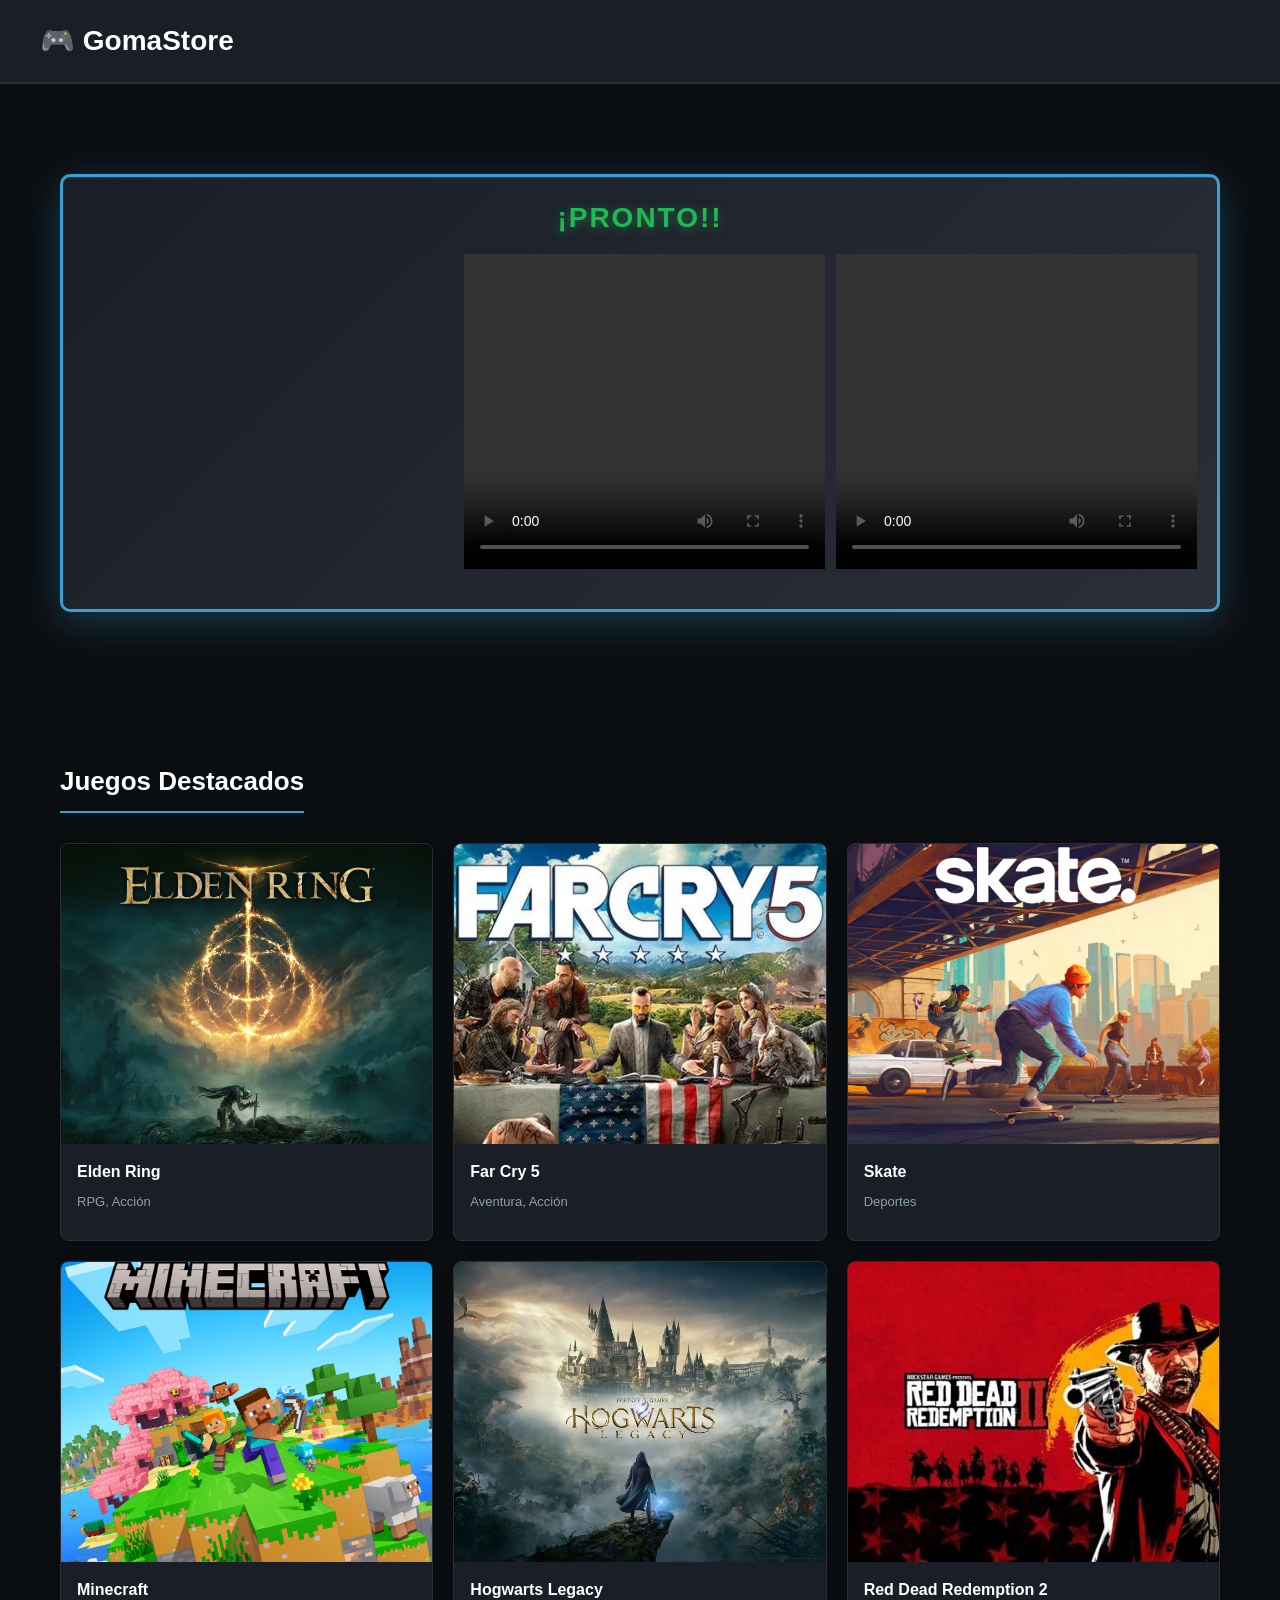
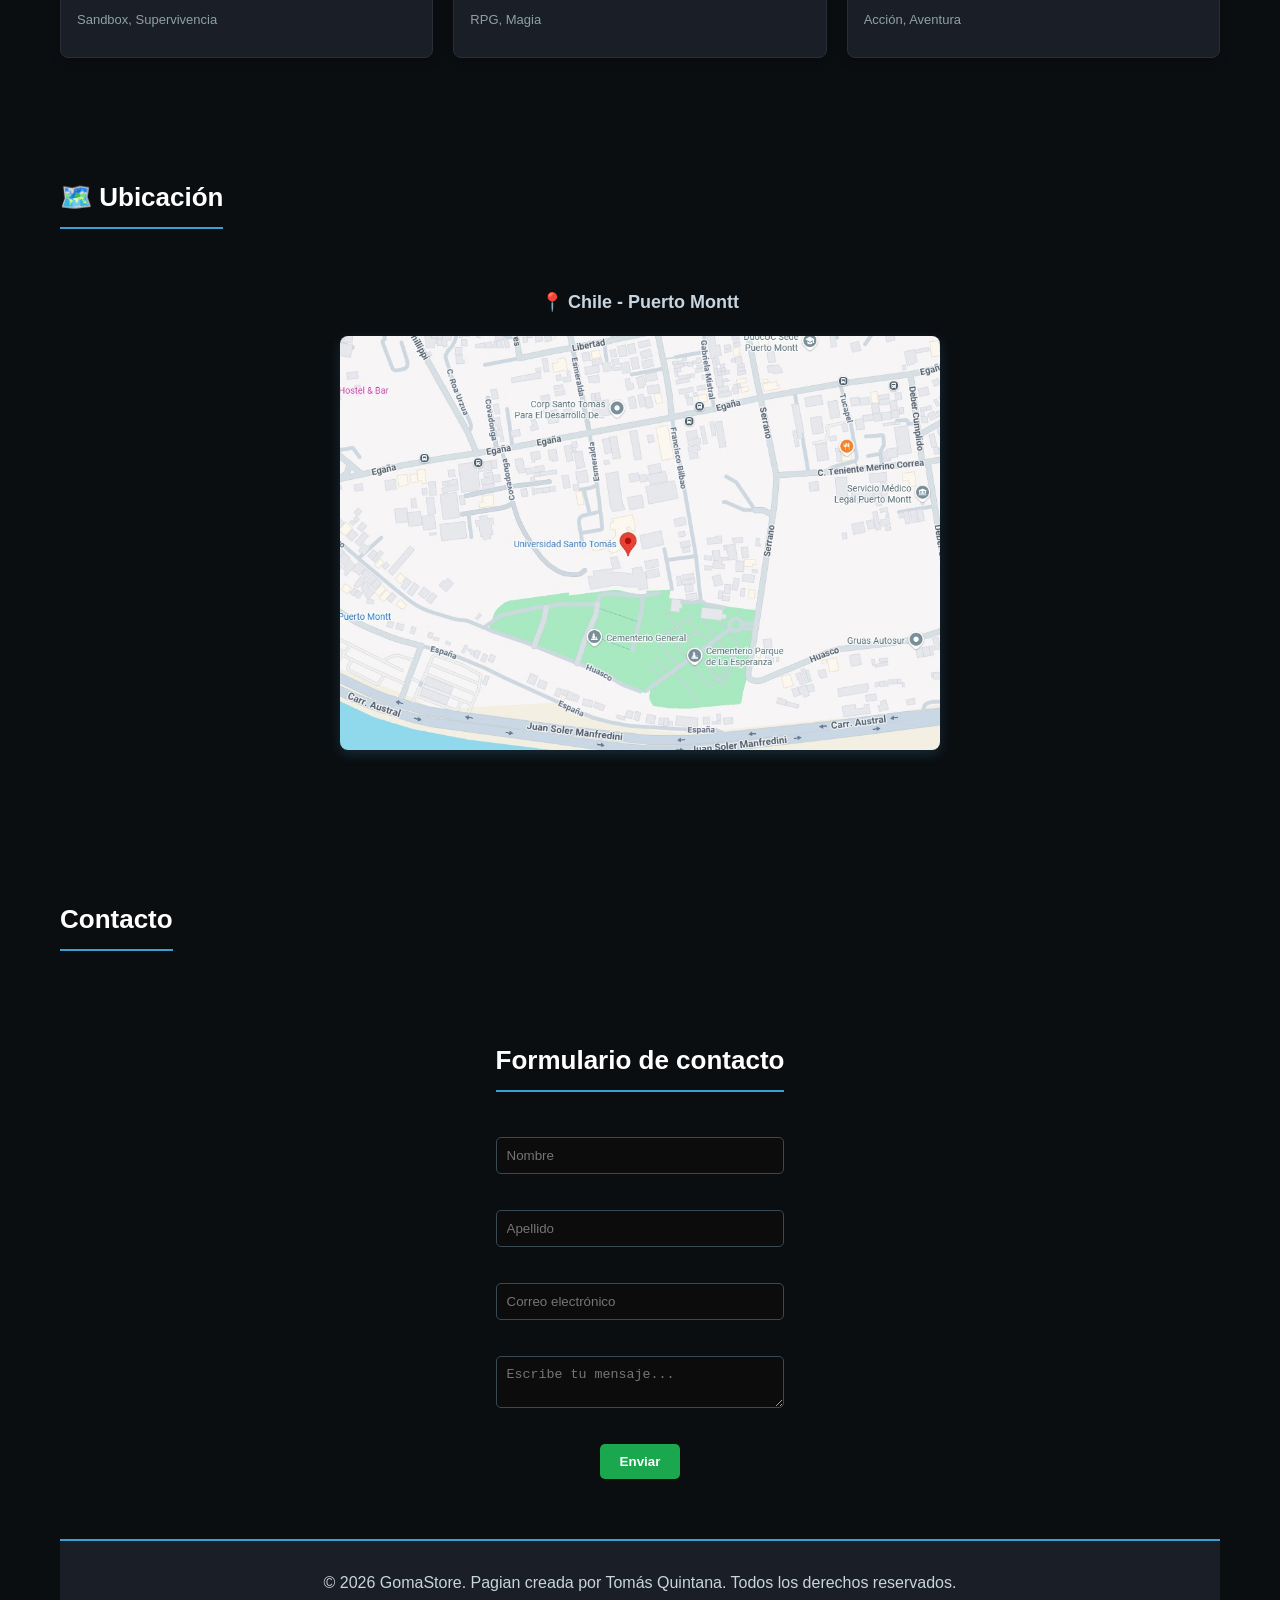
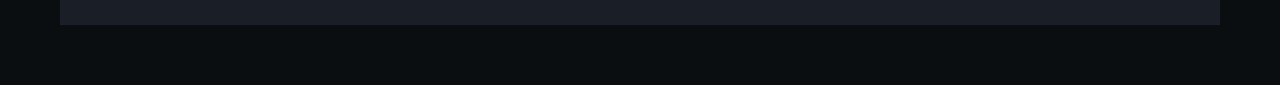
==== commit 50f2afdd: "1.1.2" ====
--- a/index.html
+++ b/index.html
@@ -18,8 +18,8 @@
             <p class="proximamente">¡PRONTO!!</p>
             <div>
                <iframe width="100%" height="315" src="https://www.youtube.com/embed/7eEGYdPB_AE?si=TMD6lleBwi1JFivD" title="YouTube video player" frameborder="0" allow="accelerometer; autoplay; clipboard-write; encrypted-media; gyroscope; picture-in-picture; web-share" referrerpolicy="strict-origin-when-cross-origin" allowfullscreen></iframe>
-               <iframe width="100%" height="315" src="https://www.youtube.com/embed/xJ0Ue_xjcD4?si=Nht2JIGFxnzq8EaT" title="YouTube video player" frameborder="0" allow="accelerometer; autoplay; clipboard-write; encrypted-media; gyroscope; picture-in-picture; web-share" referrerpolicy="strict-origin-when-cross-origin" allowfullscreen></iframe>
-               <iframe width="100%" height="315" src="https://www.youtube.com/embed/OPfLBHLIsaI?si=eALG5aXVHBZEUQL8" title="YouTube video player" frameborder="0" allow="accelerometer; autoplay; clipboard-write; encrypted-media; gyroscope; picture-in-picture; web-share" referrerpolicy="strict-origin-when-cross-origin" allowfullscreen></iframe>
+              <video src="rog.mp4" controls style="width: 100%; height: 315px;"></video>
+              <video src="steam.mp4" controls style="width: 100%; height: 315px;"></video>
             </div>
         </div>
     </div>
@@ -368,7 +368,7 @@
 
         <footer>
             <div class="footer-bottom">
-                <p>&copy; 2026 GomaStore. Todos los derechos reservados.</p>
+                <p>&copy; 2026 GomaStore. Pagian creada por Tomás Quintana. Todos los derechos reservados.</p>
             </div>
         </footer>
 
--- a/style.css
+++ b/style.css
@@ -339,6 +339,13 @@
     width: 100%;
 }
 
+.video-destacado > div iframe,
+.video-destacado > div video {
+    flex: 1;
+    min-width: 300px;
+    object-fit: cover;
+}
+
 .proximamente {
     font-size: 28px;
     font-weight: bold;
